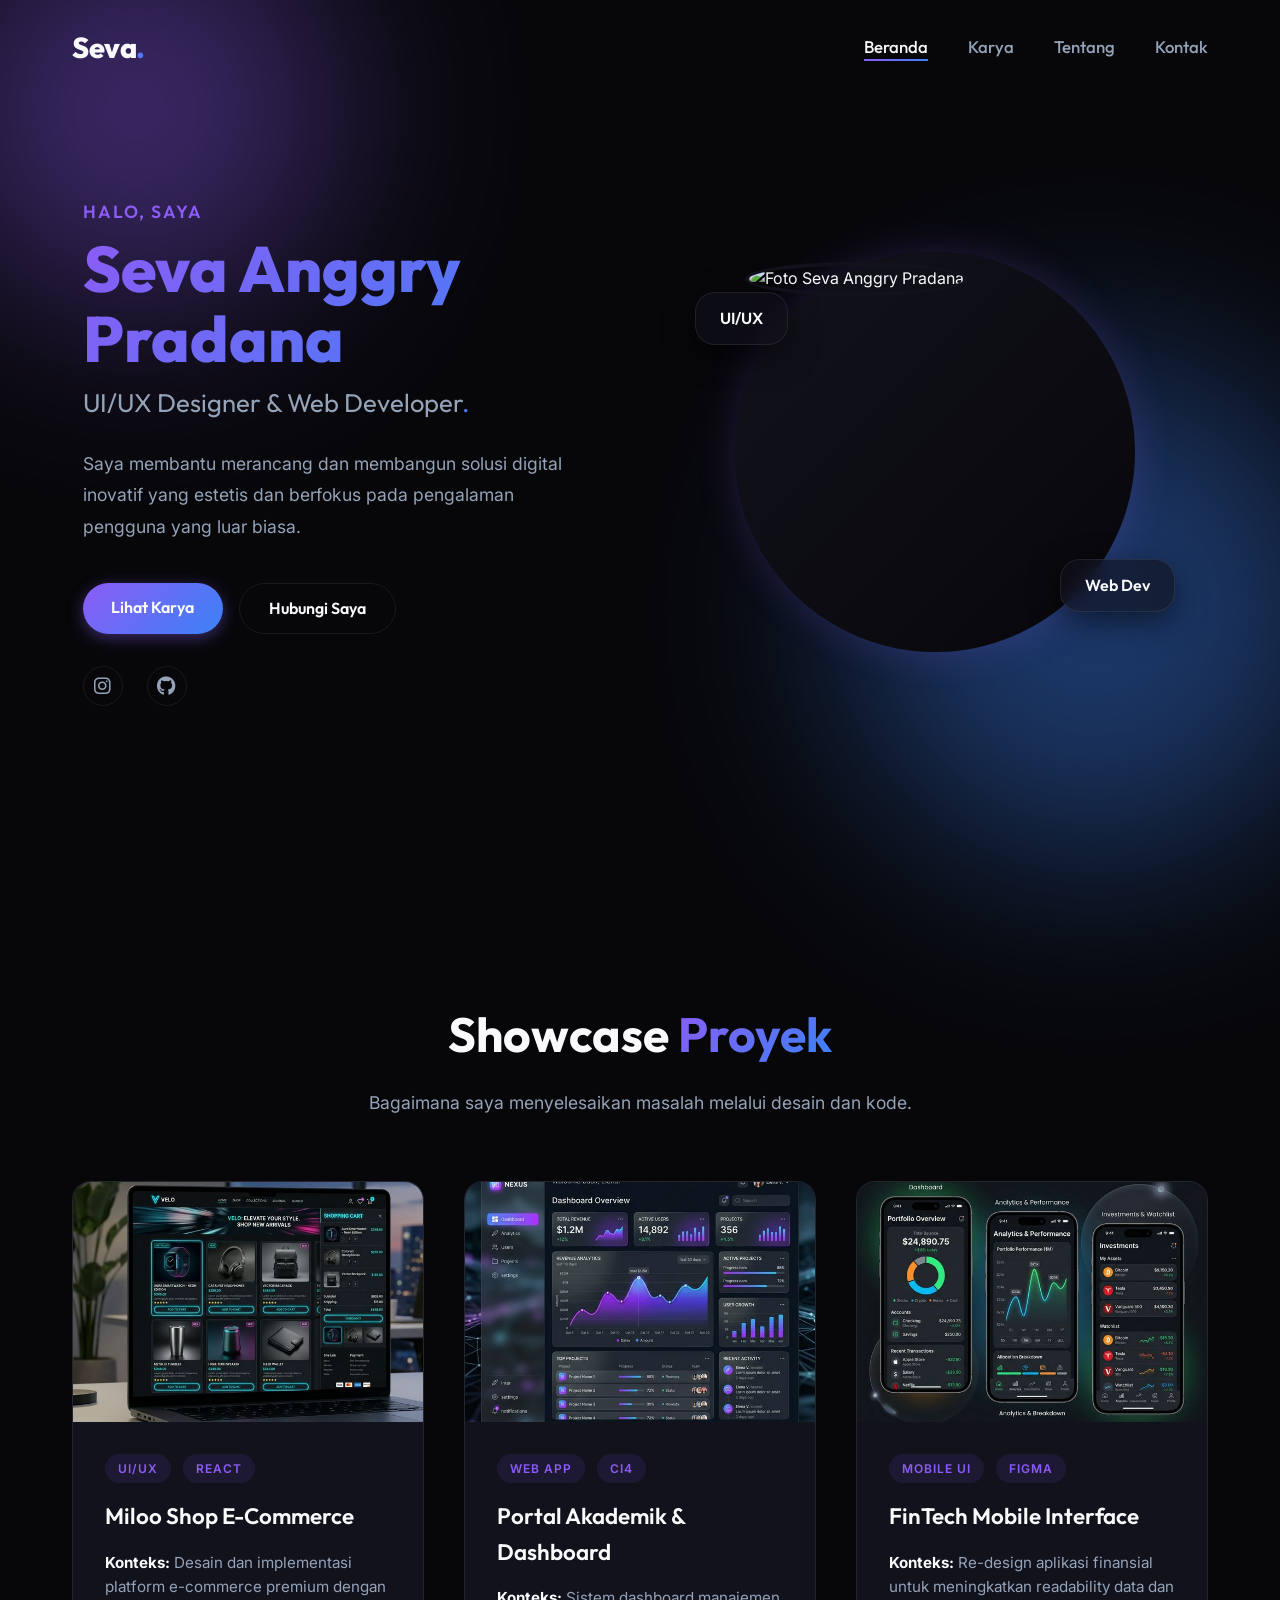
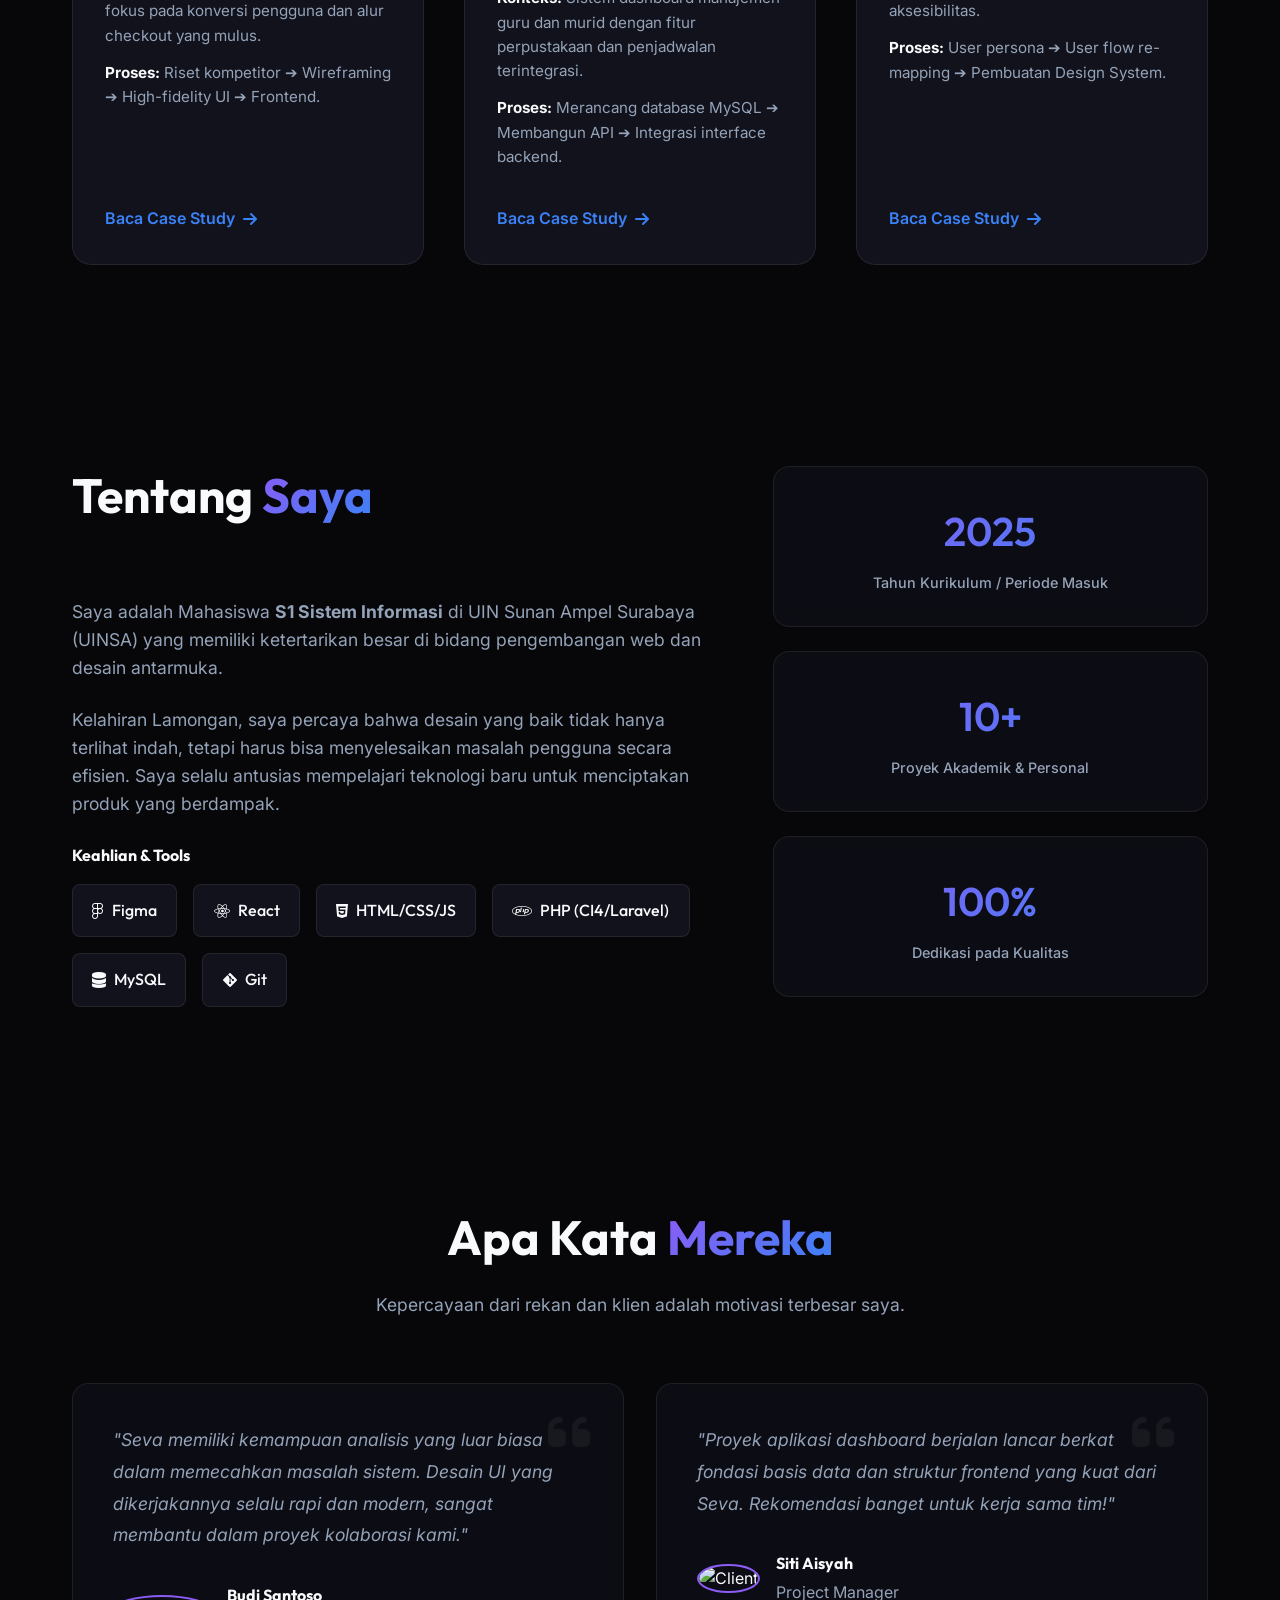
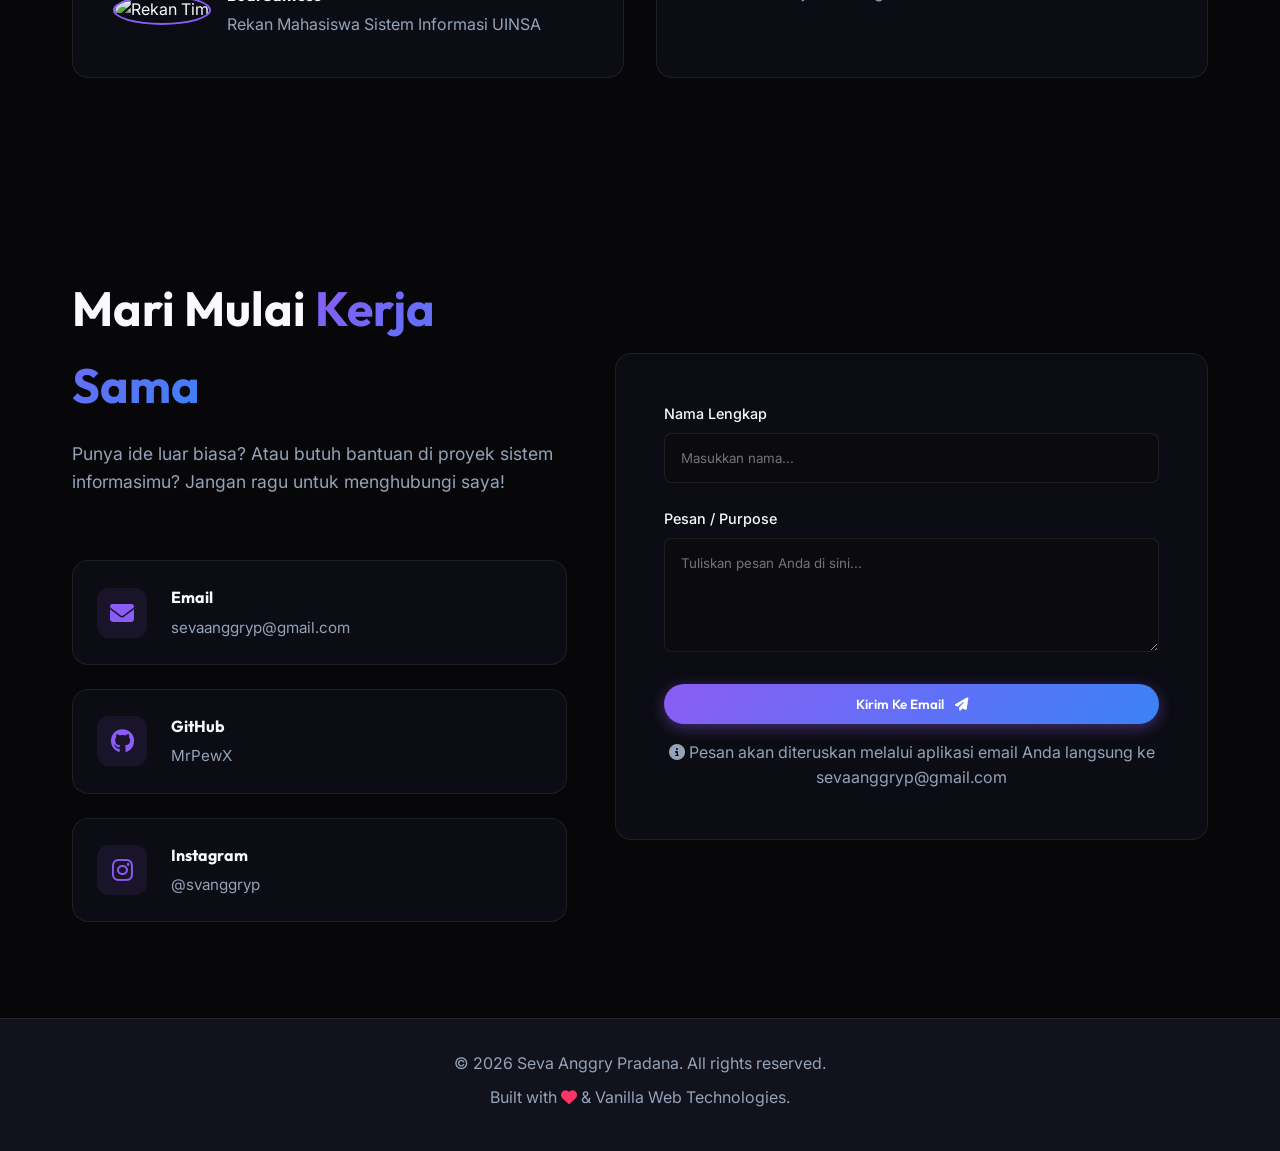
==== index.html @ 7fb404a2 "Initial portfolio commit with CMS" ====
<!DOCTYPE html>
<html lang="id">
<head>
    <meta charset="UTF-8">
    <meta name="viewport" content="width=device-width, initial-scale=1.0">
    <title>Seva Anggry Pradana | UI/UX & Web Developer</title>
    <meta name="description" content="Portofolio Seva Anggry Pradana, Mahasiswa Sistem Informasi UINSA.">
    <!-- Google Fonts -->
    <link rel="preconnect" href="https://fonts.googleapis.com">
    <link rel="preconnect" href="https://fonts.gstatic.com" crossorigin>
    <link href="https://fonts.googleapis.com/css2?family=Inter:wght@300;400;500;600&family=Outfit:wght@300;400;600;700;800&display=swap" rel="stylesheet">
    <!-- Font Awesome -->
    <link rel="stylesheet" href="https://cdnjs.cloudflare.com/ajax/libs/font-awesome/6.4.0/css/all.min.css">
    <!-- AOS CSS for Scroll Animations -->
    <link href="https://unpkg.com/aos@2.3.1/dist/aos.css" rel="stylesheet">
    <!-- Custom CSS -->
    <link rel="stylesheet" href="css/style.css">
</head>
<body>
    <!-- Background Elements -->
    <div class="bg-shape shape-1"></div>
    <div class="bg-shape shape-2"></div>

    <!-- Header / Navbar -->
    <header id="header">
        <nav class="navbar container">
            <a href="#" class="logo" data-edit-id="logo-text">Seva<span>.</span></a>
            <ul class="nav-links">
                <li><a href="#hero" class="active">Beranda</a></li>
                <li><a href="#projects">Karya</a></li>
                <li><a href="#about">Tentang</a></li>
                <li><a href="#contact">Kontak</a></li>
            </ul>
            <div class="hamburger">
                <i class="fas fa-bars"></i>
            </div>
        </nav>
    </header>

    <!-- Hero Section -->
    <section id="hero" class="hero section-spacing relative">
        <div class="container hero-content">
            <div class="hero-text" data-aos="fade-right" data-aos-duration="1000">
                <h3 class="greeting" data-edit-id="hero-greeting">Halo, saya</h3>
                <h1 class="name" data-edit-id="hero-name">Seva Anggry Pradana</h1>
                <h2 class="role" data-edit-id="hero-role">UI/UX Designer & Web Developer<span>.</span></h2>
                <p class="value-prop" data-edit-id="hero-value-prop">Saya membantu merancang dan membangun solusi digital inovatif yang estetis dan berfokus pada pengalaman pengguna yang luar biasa.</p>
                <div class="hero-cta">
                    <a href="#projects" class="btn btn-primary">Lihat Karya</a>
                    <a href="#contact" class="btn btn-secondary">Hubungi Saya</a>
                </div>
                <div class="social-hero">
                    <a href="https://www.instagram.com/svanggryp/" target="_blank"><i class="fab fa-instagram"></i></a>
                    <a href="https://github.com/MrPewX?tab=repositories" target="_blank"><i class="fab fa-github"></i></a>
                </div>
            </div>
            <div class="hero-image" data-aos="fade-left" data-aos-duration="1200" data-aos-delay="200">
                <div class="image-wrapper" id="profile-img-container">
                    <img src="assets/img/profile-placeholder.jpg" alt="Foto Seva Anggry Pradana" id="profile-img" data-edit-id="profile-img-src">
                    <div class="floating-badge badge-1">UI/UX</div>
                    <div class="floating-badge badge-2">Web Dev</div>
                </div>
            </div>
        </div>
    </section>

    <!-- Projects Section -->
    <section id="projects" class="projects section-spacing">
        <div class="container">
            <div class="section-title text-center" data-aos="fade-up">
                <h2>Showcase <span>Proyek</span></h2>
                <p>Bagaimana saya menyelesaikan masalah melalui desain dan kode.</p>
            </div>

            <!-- Container for Dynamic Projects -->
            <div class="project-grid" id="project-container">
                <!-- Projects will be loaded from localStorage via cms.js -->
            </div>
            
            <div id="admin-add-project-container" class="text-center mt-4 hidden">
                <button id="add-project-btn" class="btn btn-secondary border-dashed"><i class="fas fa-plus"></i> Tambah Proyek Baru</button>
            </div>
        </div>
    </section>

    <!-- About Section -->
    <section id="about" class="about section-spacing relative">
        <div class="container flex-row">
            <div class="about-text" data-aos="fade-right">
                <div class="section-title">
                    <h2>Tentang <span>Saya</span></h2>
                </div>
                <div data-edit-id="about-text">
                    <p>Saya adalah Mahasiswa <strong>S1 Sistem Informasi</strong> di UIN Sunan Ampel Surabaya (UINSA) yang memiliki ketertarikan besar di bidang pengembangan web dan desain antarmuka.</p>
                    <p>Kelahiran Lamongan, saya percaya bahwa desain yang baik tidak hanya terlihat indah, tetapi harus bisa menyelesaikan masalah pengguna secara efisien. Saya selalu antusias mempelajari teknologi baru untuk menciptakan produk yang berdampak.</p>
                </div>
                
                <h4 class="mt-4">Keahlian & Tools</h4>
                <div class="skills-container" data-edit-id="skills-container-html">
                    <div class="skill-item"><i class="fab fa-figma"></i> Figma</div>
                    <div class="skill-item"><i class="fab fa-react"></i> React</div>
                    <div class="skill-item"><i class="fab fa-html5"></i> HTML/CSS/JS</div>
                    <div class="skill-item"><i class="fab fa-php"></i> PHP (CI4/Laravel)</div>
                    <div class="skill-item"><i class="fas fa-database"></i> MySQL</div>
                    <div class="skill-item"><i class="fab fa-git-alt"></i> Git</div>
                </div>
            </div>
            <div class="about-stats" data-aos="fade-left">
                <div class="stat-card glass box-1">
                    <h3 data-edit-id="stat-1-val">2025</h3>
                    <p data-edit-id="stat-1-text">Tahun Kurikulum / Periode Masuk</p>
                </div>
                <div class="stat-card glass box-2">
                    <h3 data-edit-id="stat-2-val">10+</h3>
                    <p data-edit-id="stat-2-text">Proyek Akademik & Personal</p>
                </div>
                <div class="stat-card glass box-3">
                    <h3 data-edit-id="stat-3-val">100%</h3>
                    <p data-edit-id="stat-3-text">Dedikasi pada Kualitas</p>
                </div>
            </div>
        </div>
    </section>

    <!-- Social Proof / Testimonials -->
    <section class="social-proof section-spacing">
        <div class="container">
            <div class="section-title text-center" data-aos="fade-up">
                <h2>Apa Kata <span>Mereka</span></h2>
                <p>Kepercayaan dari rekan dan klien adalah motivasi terbesar saya.</p>
            </div>
            
            <div class="testimonial-slider" data-aos="zoom-in" data-aos-delay="200" data-edit-id="testimonials-html">
                <div class="testimonial glass">
                    <i class="fas fa-quote-left quote-icon"></i>
                    <p class="feedback">"Seva memiliki kemampuan analisis yang luar biasa dalam memecahkan masalah sistem. Desain UI yang dikerjakannya selalu rapi dan modern, sangat membantu dalam proyek kolaborasi kami."</p>
                    <div class="client-info">
                        <div class="client-avatar">
                            <img src="https://i.pravatar.cc/150?img=11" alt="Rekan Tim">
                        </div>
                        <div>
                            <h4>Budi Santoso</h4>
                            <span>Rekan Mahasiswa Sistem Informasi UINSA</span>
                        </div>
                    </div>
                </div>
                <div class="testimonial glass">
                    <i class="fas fa-quote-left quote-icon"></i>
                    <p class="feedback">"Proyek aplikasi dashboard berjalan lancar berkat fondasi basis data dan struktur frontend yang kuat dari Seva. Rekomendasi banget untuk kerja sama tim!"</p>
                    <div class="client-info">
                        <div class="client-avatar">
                            <img src="https://i.pravatar.cc/150?img=33" alt="Client">
                        </div>
                        <div>
                            <h4>Siti Aisyah</h4>
                            <span>Project Manager</span>
                        </div>
                    </div>
                </div>
            </div>
        </div>
    </section>

    <!-- Contact Section -->
    <section id="contact" class="contact section-spacing relative">
        <div class="container flex-row">
            <div class="contact-info" data-aos="fade-right">
                <div class="section-title">
                    <h2>Mari Mulai <span>Kerja Sama</span></h2>
                    <p>Punya ide luar biasa? Atau butuh bantuan di proyek sistem informasimu? Jangan ragu untuk menghubungi saya!</p>
                </div>
                
                <div class="contact-methods">
                    <a href="mailto:sevaanggryp@gmail.com" class="contact-method glass">
                        <div class="icon-box"><i class="fas fa-envelope"></i></div>
                        <div class="method-text">
                            <h4>Email</h3>
                            <p>sevaanggryp@gmail.com</p>
                        </div>
                    </a>
                    
                    <a href="https://github.com/MrPewX?tab=repositories" target="_blank" class="contact-method glass">
                        <div class="icon-box"><i class="fab fa-github"></i></div>
                        <div class="method-text">
                            <h4>GitHub</h3>
                            <p>MrPewX</p>
                        </div>
                    </a>

                    <a href="https://www.instagram.com/svanggryp/" target="_blank" class="contact-method glass">
                        <div class="icon-box"><i class="fab fa-instagram"></i></div>
                        <div class="method-text">
                            <h4>Instagram</h3>
                            <p>@svanggryp</p>
                        </div>
                    </a>
                </div>
            </div>

            <div class="contact-form-container glass" data-aos="fade-left">
                <!-- Action menggunakan mailto sesuai request -->
                <form action="mailto:sevaanggryp@gmail.com" method="post" enctype="text/plain" class="contact-form">
                    <div class="form-group">
                        <label for="name">Nama Lengkap</label>
                        <input type="text" id="name" name="Nama_Lengkap" placeholder="Masukkan nama..." required>
                    </div>
                    <div class="form-group">
                        <label for="message">Pesan / Purpose</label>
                        <textarea id="message" name="Pesan" rows="5" placeholder="Tuliskan pesan Anda di sini..." required></textarea>
                    </div>
                    <button type="submit" class="btn btn-primary w-100">Kirim Ke Email <i class="fas fa-paper-plane ml-2"></i></button>
                    <p class="text-sm mt-3 text-muted text-center"><i class="fas fa-info-circle"></i> Pesan akan diteruskan melalui aplikasi email Anda langsung ke sevaanggryp@gmail.com</p>
                </form>
            </div>
        </div>
    </section>

    <!-- Footer -->
    <footer class="footer">
        <div class="container text-center">
            <!-- Hidden Admin link in footer (click the copyright year) -->
            <p>&copy; <a href="admin.html" style="color: inherit; text-decoration: none;">2026</a> Seva Anggry Pradana. All rights reserved.</p>
            <p class="text-sm">Built with <i class="fas fa-heart" style="color:#ff3366"></i> & Vanilla Web Technologies.</p>
        </div>
    </footer>

    <!-- Admin Floating Control Panel (Hidden by default) -->
    <div id="admin-panel" class="hidden glass" style="position: fixed; bottom: 20px; right: 20px; z-index: 9999; padding: 15px; border: 1px solid var(--accent-primary);">
        <p style="margin-bottom: 10px; font-weight: bold; color: var(--accent-primary);"><i class="fas fa-user-shield"></i> Admin Mode</p>
        <button id="save-changes-btn" class="btn btn-primary btn-sm mb-2 w-100">Simpan Perubahan</button>
        <button id="logout-btn" class="btn btn-secondary btn-sm w-100">Logout</button>
        
        <div style="margin-top: 15px; padding-top: 15px; border-top: 1px solid rgba(255,255,255,0.1)">
            <label style="font-size: 0.8rem; margin-bottom: 5px; display: block;">Upload Profil Baru:</label>
            <input type="file" id="profile-upload" accept="image/*" style="font-size: 0.8rem; width: 100%;">
        </div>
    </div>

    <!-- Scripts -->
    <script src="https://unpkg.com/aos@2.3.1/dist/aos.js"></script>
    <script src="js/main.js"></script>
    <script src="js/cms.js"></script>
</body>
</html>
---- css/style.css ----
/* ==========================================================================
   CSS Variables & Resets
   ========================================================================== */
:root {
  /* Colors - Dark Premium Theme */
  --bg-dark: #07070a;
  --bg-surface: #12121c;
  --bg-glass: rgba(18, 18, 28, 0.6);
  --border-glass: rgba(255, 255, 255, 0.08);
  
  --accent-primary: #8b5cf6; /* Vibrant Purple */
  --accent-secondary: #3b82f6; /* Electric Blue */
  --accent-gradient: linear-gradient(135deg, var(--accent-primary), var(--accent-secondary));
  
  --text-main: #f8fafc;
  --text-muted: #94a3b8;
  
  /* Typography */
  --font-heading: 'Outfit', sans-serif;
  --font-body: 'Inter', sans-serif;
  
  /* Transitions */
  --transition-fast: 0.2s ease;
  --transition-normal: 0.3s ease;
  
  /* Layout */
  --container-width: 1200px;
}

* {
  margin: 0;
  padding: 0;
  box-sizing: border-box;
}

html {
  scroll-behavior: smooth;
  scroll-padding-top: 80px; /* offset for sticky header */
}

body {
  font-family: var(--font-body);
  background-color: var(--bg-dark);
  color: var(--text-main);
  line-height: 1.6;
  overflow-x: hidden;
}

/* Typography styles */
h1, h2, h3, h4, .logo, .nav-links a {
  font-family: var(--font-heading);
}

h1 {
  font-size: clamp(2.5rem, 5vw, 4.5rem);
  font-weight: 800;
  line-height: 1.1;
  margin-bottom: 0.5rem;
}

h2 {
  font-size: clamp(2rem, 4vw, 3rem);
  font-weight: 700;
  margin-bottom: 1rem;
}

h3 {
  font-size: 1.5rem;
  font-weight: 600;
}

a {
  text-decoration: none;
  color: inherit;
  transition: var(--transition-normal);
}

ul {
  list-style: none;
}

/* ==========================================================================
   Utility Classes & Abstract Shapes
   ========================================================================== */
.container {
  max-width: var(--container-width);
  margin: 0 auto;
  padding: 0 2rem;
}

.section-spacing {
  padding: 6rem 0;
}

.relative {
  position: relative;
}

.text-center { text-align: center; }
.text-muted { color: var(--text-muted); }
.mt-3 { margin-top: 1rem; }
.mt-4 { margin-top: 1.5rem; }
.mt-5 { margin-top: 3rem; }
.mb-3 { margin-bottom: 1rem; }
.gap-4 { gap: 1rem; }
.w-100 { width: 100%; }
.ml-2 { margin-left: 0.5rem; }
.mr-2 { margin-right: 0.5rem; }

.flex-row {
  display: flex;
  flex-direction: column;
  gap: 3rem;
}

@media (min-width: 992px) {
  .flex-row {
    flex-direction: row;
    align-items: center;
    justify-content: space-between;
  }
}

.flex-center {
  display: flex;
  justify-content: center;
  align-items: center;
}

/* Background Glowing Shapes */
.bg-shape {
  position: absolute;
  border-radius: 50%;
  filter: blur(100px);
  z-index: -1;
  opacity: 0.4;
  pointer-events: none;
}

.shape-1 {
  top: -10%;
  left: -5%;
  width: 400px;
  height: 400px;
  background: var(--accent-primary);
}

.shape-2 {
  top: 40%;
  right: -5%;
  width: 500px;
  height: 500px;
  background: var(--accent-secondary);
}

/* Glassmorphism utility */
.glass {
  background: var(--bg-glass);
  backdrop-filter: blur(12px);
  -webkit-backdrop-filter: blur(12px);
  border: 1px solid var(--border-glass);
  border-radius: 1rem;
}

/* Gradient Text */
h2 span, h1.name, .logo span {
  background: var(--accent-gradient);
  -webkit-background-clip: text;
  -webkit-text-fill-color: transparent;
  background-clip: text;
}

/* Buttons */
.btn {
  display: inline-block;
  padding: 0.75rem 1.8rem;
  border-radius: 30px;
  font-weight: 600;
  font-family: var(--font-heading);
  cursor: pointer;
  transition: all 0.3s ease;
  border: none;
}

.btn-primary {
  background: var(--accent-gradient);
  color: white;
  box-shadow: 0 4px 15px rgba(139, 92, 246, 0.4);
}

.btn-primary:hover {
  transform: translateY(-3px);
  box-shadow: 0 8px 25px rgba(139, 92, 246, 0.6);
}

.btn-secondary {
  background: transparent;
  color: var(--text-main);
  border: 1px solid var(--border-glass);
  backdrop-filter: blur(5px);
}

.btn-secondary:hover {
  border-color: var(--accent-primary);
  background: rgba(139, 92, 246, 0.1);
  transform: translateY(-3px);
}

.btn-lg {
  padding: 1rem 2.5rem;
  font-size: 1.1rem;
}

/* ==========================================================================
   Navigation (Header)
   ========================================================================== */
header {
  position: fixed;
  top: 0;
  width: 100%;
  z-index: 1000;
  transition: var(--transition-normal);
  padding: 1.5rem 0;
}

header.scrolled {
  background: rgba(7, 7, 10, 0.85);
  backdrop-filter: blur(15px);
  -webkit-backdrop-filter: blur(15px);
  padding: 1rem 0;
  border-bottom: 1px solid var(--border-glass);
}

.navbar {
  display: flex;
  justify-content: space-between;
  align-items: center;
}

.logo {
  font-size: 1.8rem;
  font-weight: 800;
  letter-spacing: -0.5px;
}

.nav-links {
  display: flex;
  gap: 2.5rem;
}

.nav-links a {
  font-weight: 500;
  font-size: 1.05rem;
  position: relative;
  color: var(--text-muted);
}

.nav-links a:hover, .nav-links a.active {
  color: var(--text-main);
}

.nav-links a::after {
  content: '';
  position: absolute;
  width: 0;
  height: 2px;
  bottom: -4px;
  left: 0;
  background: var(--accent-gradient);
  transition: var(--transition-normal);
}

.nav-links a:hover::after, .nav-links a.active::after {
  width: 100%;
}

.hamburger {
  display: none;
  font-size: 1.5rem;
  cursor: pointer;
  color: var(--text-main);
}

@media (max-width: 768px) {
  .nav-links {
    position: absolute;
    top: 100%;
    left: 0;
    width: 100%;
    flex-direction: column;
    background: var(--bg-surface);
    padding: 2rem 0;
    gap: 1.5rem;
    align-items: center;
    clip-path: circle(0 at 50% 0);
    transition: clip-path 0.5s ease-in-out;
    border-bottom: 1px solid var(--border-glass);
  }

  .nav-links.active {
    clip-path: circle(150% at 50% 0);
  }

  .hamburger {
    display: block;
  }
}

/* ==========================================================================
   Hero Section
   ========================================================================== */
.hero {
  min-height: 100vh;
  display: flex;
  align-items: center;
  padding-top: 100px;
}

.hero-content {
  display: flex;
  flex-direction: column-reverse; /* Mobile view first */
  align-items: center;
  gap: 4rem;
}

@media (min-width: 992px) {
  .hero-content {
    flex-direction: row;
    justify-content: space-between;
  }
}

.hero-text {
  flex: 1;
}

.greeting {
  color: var(--accent-primary);
  font-family: var(--font-heading);
  font-weight: 600;
  margin-bottom: 0.5rem;
  letter-spacing: 2px;
  text-transform: uppercase;
  font-size: 1.1rem;
}

.role {
  color: var(--text-muted);
  font-weight: 400;
  margin-bottom: 1.5rem;
  font-size: clamp(1.2rem, 2vw, 1.8rem);
}

.value-prop {
  color: var(--text-muted);
  font-size: 1.1rem;
  max-width: 500px;
  margin-bottom: 2.5rem;
  line-height: 1.8;
}

.hero-cta {
  display: flex;
  gap: 1rem;
  margin-bottom: 2rem;
  flex-wrap: wrap;
}

.social-hero {
  display: flex;
  gap: 1.5rem;
}

.social-hero a {
  display: flex;
  align-items: center;
  justify-content: center;
  width: 40px;
  height: 40px;
  border-radius: 50%;
  border: 1px solid var(--border-glass);
  color: var(--text-muted);
  font-size: 1.2rem;
}

.social-hero a:hover {
  background: var(--accent-primary);
  color: white;
  border-color: var(--accent-primary);
  transform: translateY(-3px);
}

/* Hero Image */
.hero-image {
  flex: 1;
  display: flex;
  justify-content: center;
  position: relative;
}

.image-wrapper {
  position: relative;
  width: 300px;
  height: 300px;
  border-radius: 50%;
  padding: 10px;
  background: linear-gradient(135deg, var(--bg-surface), var(--bg-dark));
  box-shadow: 0 0 40px rgba(139, 92, 246, 0.2);
}

@media (min-width: 992px) {
  .image-wrapper {
    width: 400px;
    height: 400px;
  }
}

.image-wrapper img {
  width: 100%;
  height: 100%;
  object-fit: cover;
  border-radius: 50%;
  border: 4px solid var(--bg-surface);
}

.floating-badge {
  position: absolute;
  background: var(--bg-glass);
  backdrop-filter: blur(10px);
  padding: 0.8rem 1.5rem;
  border-radius: 20px;
  border: 1px solid var(--border-glass);
  font-family: var(--font-heading);
  font-weight: 600;
  box-shadow: 0 10px 30px rgba(0,0,0,0.5);
  animation: float 4s ease-in-out infinite;
}

.badge-1 {
  top: 10%;
  left: -10%;
  animation-delay: 0s;
}

.badge-2 {
  bottom: 10%;
  right: -10%;
  animation-delay: 2s;
}

@keyframes float {
  0% { transform: translateY(0px); }
  50% { transform: translateY(-15px); }
  100% { transform: translateY(0px); }
}

/* ==========================================================================
   Projects Showcase
   ========================================================================== */
.section-title {
  margin-bottom: 4rem;
}

.section-title p {
  color: var(--text-muted);
  font-size: 1.1rem;
  margin-top: 0.5rem;
}

.project-grid {
  display: grid;
  grid-template-columns: 1fr;
  gap: 2.5rem;
}

@media (min-width: 768px) {
  .project-grid {
    grid-template-columns: repeat(auto-fit, minmax(350px, 1fr));
  }
}

.case-study-card {
  background: var(--bg-surface);
  border-radius: 1.2rem;
  overflow: hidden;
  border: 1px solid var(--border-glass);
  transition: transform 0.3s ease, box-shadow 0.3s ease;
  height: 100%;
  display: flex;
  flex-direction: column;
}

.case-study-card:hover {
  transform: translateY(-10px);
  box-shadow: 0 20px 40px rgba(0,0,0,0.4);
  border-color: rgba(139, 92, 246, 0.3);
}

.card-img {
  position: relative;
  width: 100%;
  height: 240px;
  overflow: hidden;
}

.card-img img {
  width: 100%;
  height: 100%;
  object-fit: cover;
  transition: transform 0.5s ease;
}

.case-study-card:hover .card-img img {
  transform: scale(1.05);
}

.overlay {
  position: absolute;
  top: 0; left: 0; width: 100%; height: 100%;
  background: rgba(0,0,0,0.6);
  display: flex;
  justify-content: center;
  align-items: center;
  opacity: 0;
  transition: opacity 0.3s ease;
}

.case-study-card:hover .overlay {
  opacity: 1;
}

.view-btn {
  padding: 0.8rem 1.5rem;
  background: rgba(255,255,255,0.1);
  backdrop-filter: blur(5px);
  border: 1px solid rgba(255,255,255,0.2);
  border-radius: 30px;
  color: white;
  font-weight: 500;
  transform: translateY(20px);
  transition: all 0.3s ease;
}

.case-study-card:hover .view-btn {
  transform: translateY(0);
}

.view-btn:hover {
  background: var(--accent-primary);
  border-color: var(--accent-primary);
}

.card-content {
  padding: 2rem;
  flex: 1;
  display: flex;
  flex-direction: column;
}

.tags {
  display: flex;
  gap: 0.8rem;
  margin-bottom: 1rem;
}

.tag {
  font-size: 0.75rem;
  text-transform: uppercase;
  letter-spacing: 1px;
  padding: 0.3rem 0.8rem;
  background: rgba(139, 92, 246, 0.1);
  color: var(--accent-primary);
  border-radius: 20px;
  font-weight: 600;
}

.card-content h3 {
  margin-bottom: 1rem;
  font-size: 1.4rem;
}

.context, .process {
  color: var(--text-muted);
  font-size: 0.95rem;
  margin-bottom: 0.8rem;
  line-height: 1.6;
}

.card-content strong {
  color: var(--text-main);
}

.read-more {
  margin-top: auto;
  padding-top: 1.5rem;
  color: var(--accent-secondary);
  font-weight: 600;
  display: flex;
  align-items: center;
  gap: 0.5rem;
}

.read-more i {
  transition: transform 0.3s ease;
}

.read-more:hover i {
  transform: translateX(5px);
}

/* ==========================================================================
   About Section
   ========================================================================== */
.about-text {
  flex: 1.2;
}

.about-text p {
  color: var(--text-muted);
  font-size: 1.1rem;
  margin-bottom: 1.5rem;
}

.skills-container {
  display: flex;
  flex-wrap: wrap;
  gap: 1rem;
  margin-top: 1rem;
}

.skill-item {
  display: flex;
  align-items: center;
  gap: 0.5rem;
  padding: 0.8rem 1.2rem;
  background: var(--bg-surface);
  border: 1px solid var(--border-glass);
  border-radius: 8px;
  font-family: var(--font-heading);
  font-weight: 500;
  transition: var(--transition-normal);
}

.skill-item:hover {
  background: rgba(139, 92, 246, 0.1);
  border-color: var(--accent-primary);
  color: var(--accent-primary);
  transform: translateY(-2px);
}

.about-stats {
  flex: 0.8;
  display: grid;
  grid-template-columns: 1fr;
  gap: 1.5rem;
}

.stat-card {
  padding: 2rem;
  text-align: center;
}

.stat-card h3 {
  font-size: 2.5rem;
  background: var(--accent-gradient);
  -webkit-background-clip: text;
  -webkit-text-fill-color: transparent;
  margin-bottom: 0.5rem;
}

.stat-card p {
  color: var(--text-muted);
  font-size: 0.9rem;
  font-weight: 500;
}

/* ==========================================================================
   Social Proof
   ========================================================================== */
.testimonial-slider {
  display: grid;
  grid-template-columns: 1fr;
  gap: 2rem;
}

@media (min-width: 768px) {
  .testimonial-slider {
    grid-template-columns: 1fr 1fr;
  }
}

.testimonial {
  padding: 2.5rem;
  position: relative;
}

.quote-icon {
  position: absolute;
  top: 1.5rem;
  right: 2rem;
  font-size: 3rem;
  color: rgba(255,255,255,0.05);
}

.feedback {
  font-size: 1.1rem;
  color: var(--text-muted);
  font-style: italic;
  margin-bottom: 2rem;
  line-height: 1.8;
}

.client-info {
  display: flex;
  align-items: center;
  gap: 1rem;
}

.client-avatar img {
  width: 50px;
  height: 50px;
  border-radius: 50%;
  object-fit: cover;
  border: 2px solid var(--accent-primary);
}

.client-info h4 {
  font-size: 1rem;
  margin-bottom: 0.2rem;
}

.client-info span {
  font-size: 0.8-rem;
  color: var(--text-muted);
}

.brand-logos i {
  color: var(--text-muted);
  opacity: 0.5;
  transition: opacity 0.3s;
}

.brand-logos i:hover {
  opacity: 1;
  color: var(--accent-primary);
}

/* ==========================================================================
   Contact Section
   ========================================================================== */
.contact-info {
  flex: 1;
}

.contact-info p {
  color: var(--text-muted);
  font-size: 1.1rem;
  margin-bottom: 2rem;
}

.contact-methods {
  display: flex;
  flex-direction: column;
  gap: 1.5rem;
}

.contact-method {
  display: flex;
  align-items: center;
  gap: 1.5rem;
  padding: 1.5rem;
  transition: var(--transition-normal);
}

.contact-method:hover {
  border-color: var(--accent-primary);
  transform: translateX(10px);
}

.icon-box {
  width: 50px;
  height: 50px;
  background: rgba(139, 92, 246, 0.1);
  border-radius: 12px;
  display: flex;
  justify-content: center;
  align-items: center;
  font-size: 1.5rem;
  color: var(--accent-primary);
}

.method-text h4 {
  margin-bottom: 0.3rem;
}

.method-text p {
  margin-bottom: 0;
  font-size: 0.95rem;
}

.contact-form-container {
  flex: 1;
  padding: 3rem;
}

.form-group {
  margin-bottom: 1.5rem;
}

.form-group label {
  display: block;
  margin-bottom: 0.5rem;
  font-weight: 500;
  color: var(--text-main);
  font-size: 0.9rem;
}

.form-group input, .form-group textarea {
  width: 100%;
  padding: 1rem;
  background: rgba(0,0,0,0.2);
  border: 1px solid var(--border-glass);
  border-radius: 8px;
  color: white;
  font-family: var(--font-body);
  transition: border 0.3s;
}

.form-group input:focus, .form-group textarea:focus {
  outline: none;
  border-color: var(--accent-primary);
  background: rgba(139, 92, 246, 0.05);
}

/* ==========================================================================
   Footer
   ========================================================================== */
.footer {
  padding: 2rem 0;
  border-top: 1px solid var(--border-glass);
  background: var(--bg-surface);
}

.footer p {
  color: var(--text-muted);
  margin-bottom: 0.5rem;
}

/* ==========================================================================
   Responsive Utilities
   ========================================================================== */
@media (max-width: 576px) {
  h1 { font-size: 2.2rem; }
  .hero { padding-top: 120px; }
  .image-wrapper { width: 250px; height: 250px; }
  .contact-form-container { padding: 2rem 1.5rem; }
}

/* ==========================================================================
   Admin CMS Utilities
   ========================================================================== */
.hidden { display: none !important; }
.border-dashed { border: 2px dashed rgba(255,255,255,0.3) !important; background: transparent !important; }
.border-dashed:hover { border-color: var(--accent-primary) !important; }

/* In edit mode, editable elements have a slight outline on hover */
[contenteditable="true"] { outline: none; transition: all 0.2s;}
.editable-hover:hover {
    outline: 2px dashed var(--accent-primary) !important;
    outline-offset: 4px;
    cursor: text;
    border-radius: 4px;
    background: rgba(139, 92, 246, 0.1);
}

[contenteditable="true"]:focus {
    outline: 2px solid var(--accent-primary) !important;
    outline-offset: 4px;
    border-radius: 4px;
    background: rgba(0, 0, 0, 0.4);
}

.project-admin-controls {
    display: flex;
    justify-content: space-between;
    padding: 0.5rem;
    background: rgba(0,0,0,0.8);
    position: absolute;
    bottom: 0; left: 0; width: 100%;
    z-index: 10;
}
.btn-sm {
    padding: 0.3rem 0.8rem;
    font-size: 0.8rem;
}
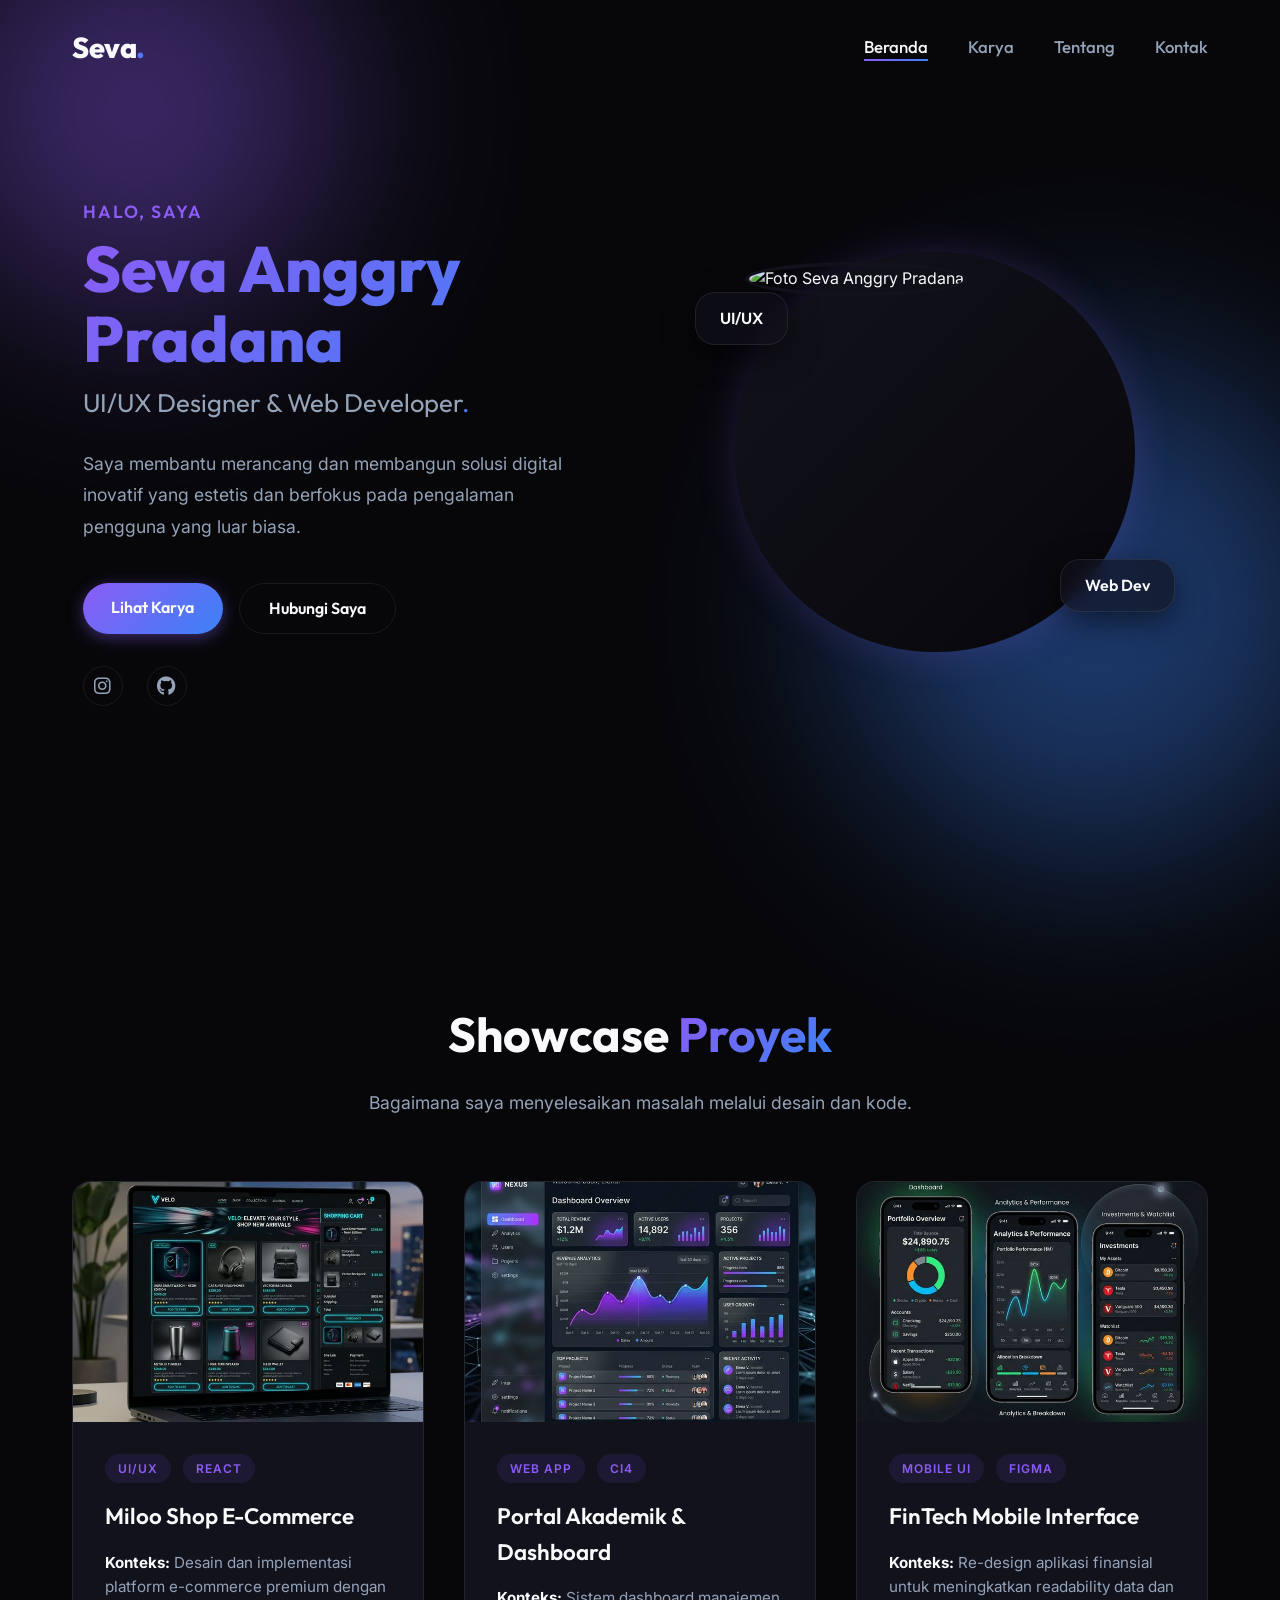
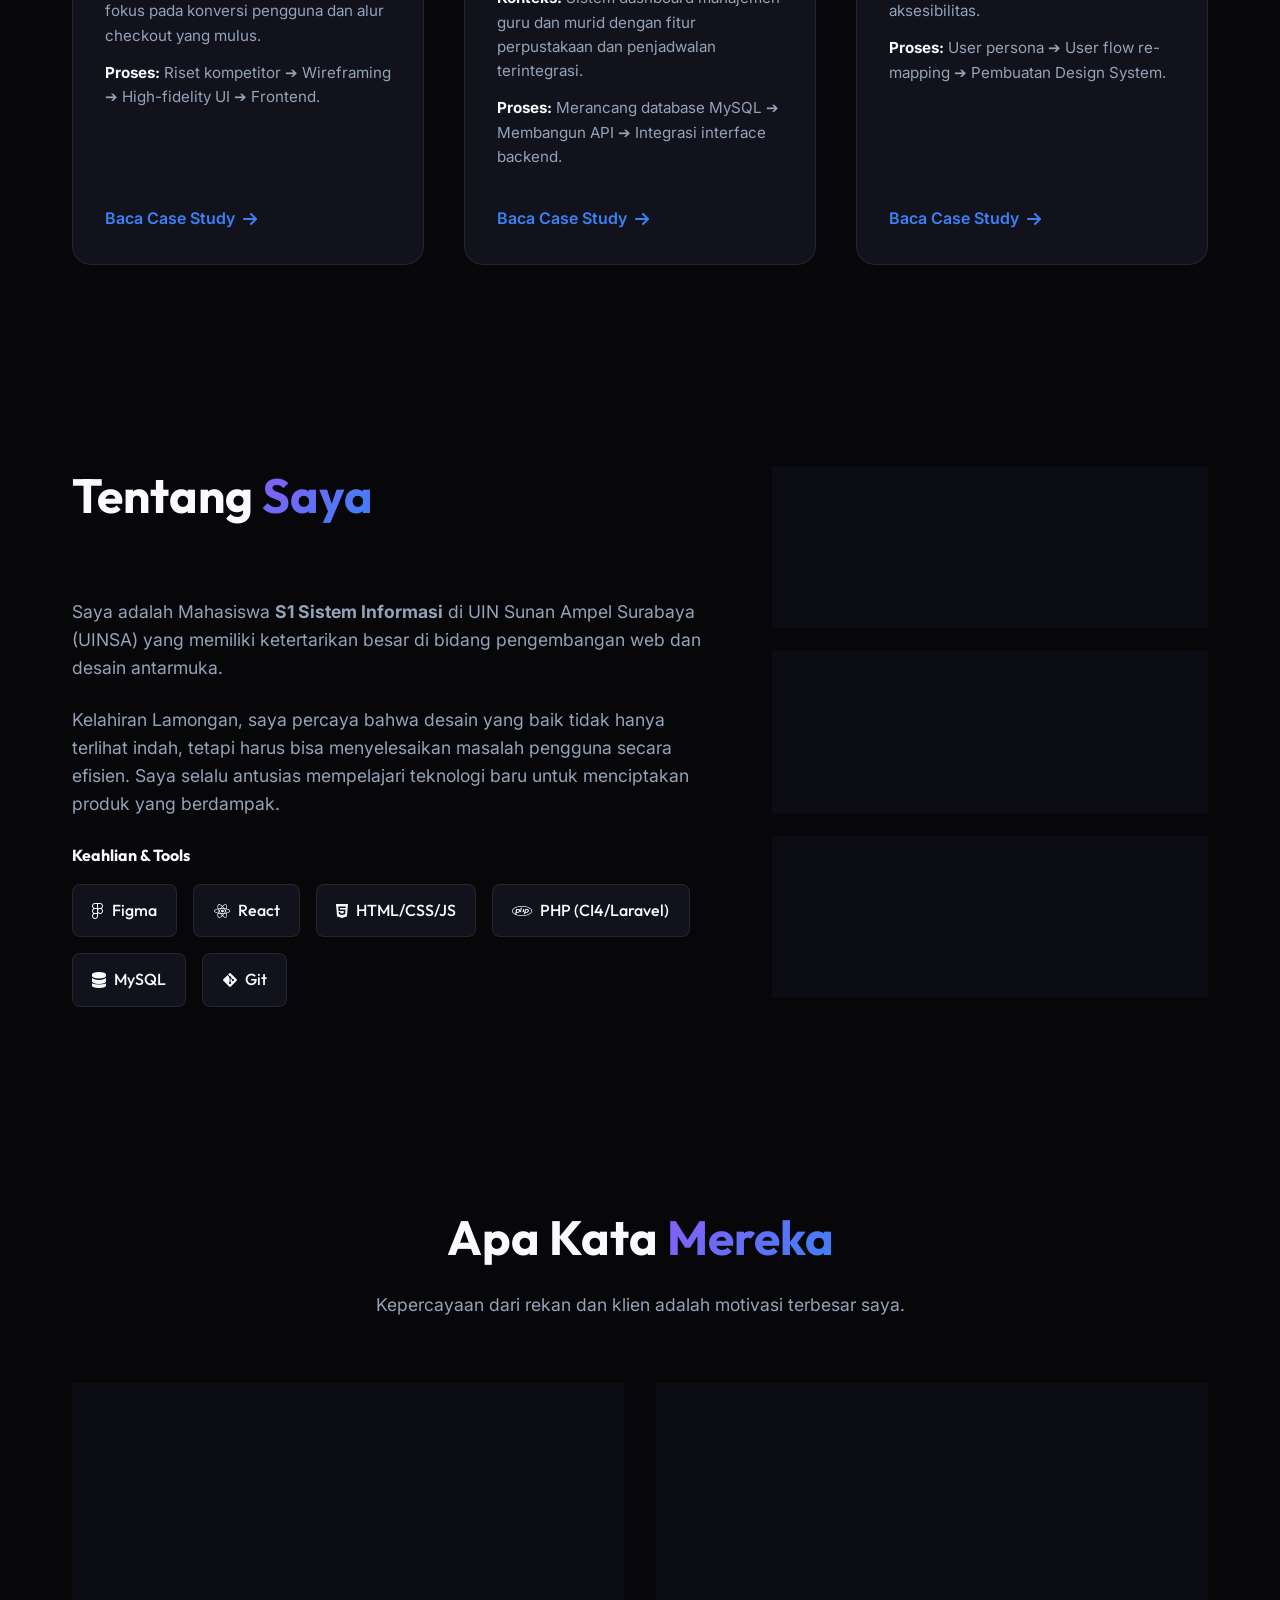
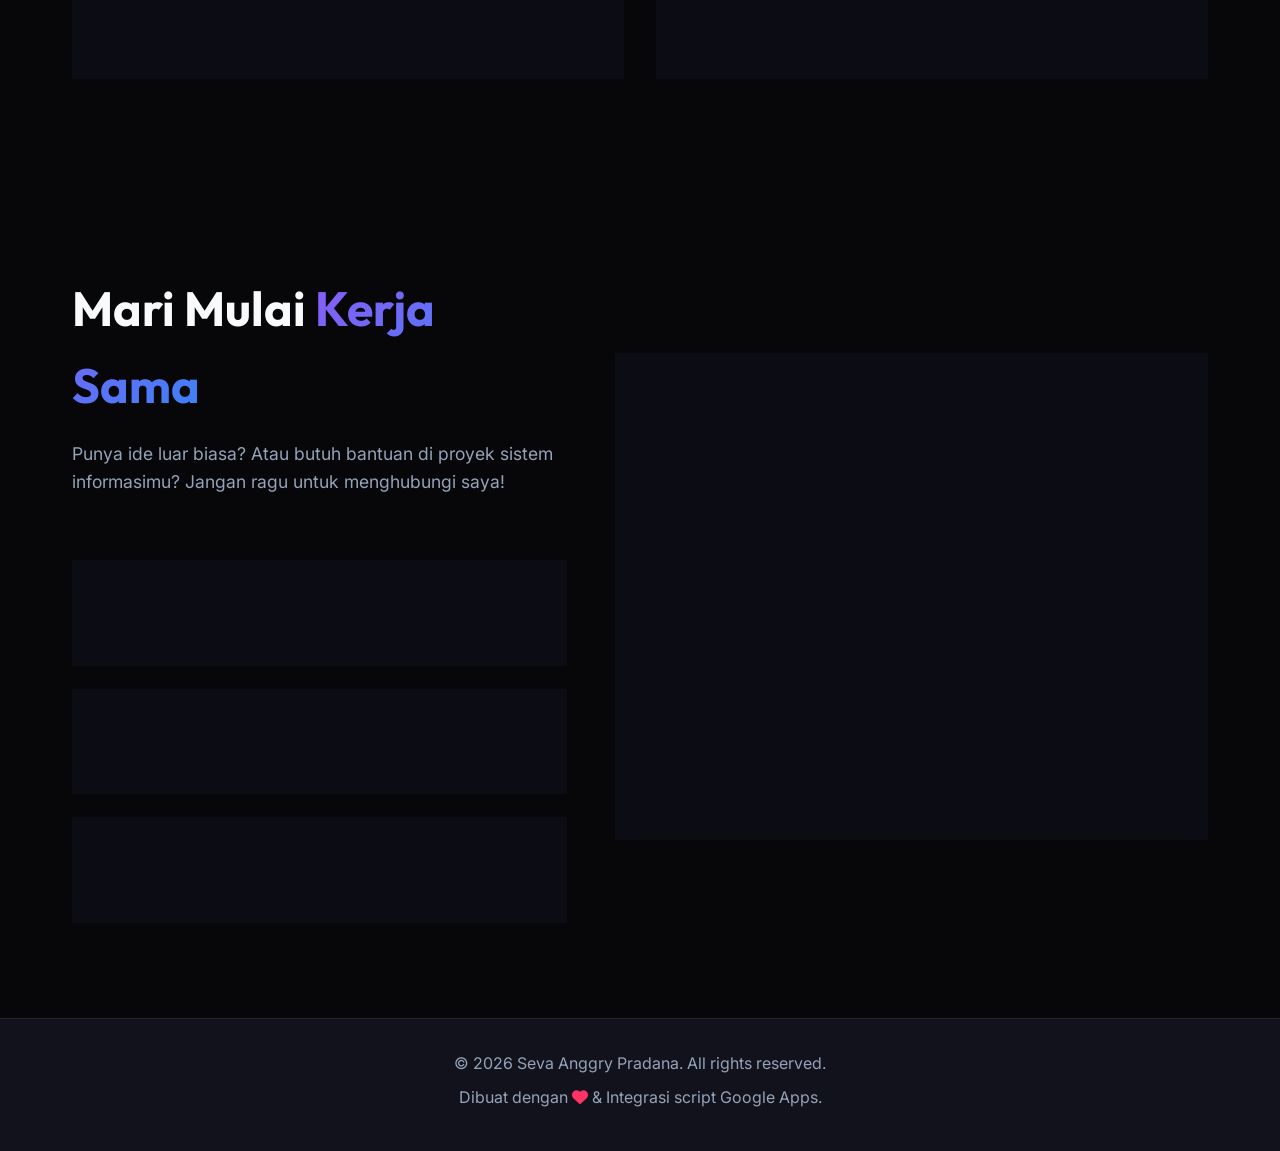
==== commit 90b7339c: "Add Dynamic Detail Case Study Page" ====
--- a/index.html
+++ b/index.html
@@ -220,7 +220,7 @@
         <div class="container text-center">
             <!-- Hidden Admin link in footer (click the copyright year) -->
             <p>&copy; <a href="admin.html" style="color: inherit; text-decoration: none;">2026</a> Seva Anggry Pradana. All rights reserved.</p>
-            <p class="text-sm">Built with <i class="fas fa-heart" style="color:#ff3366"></i> & Vanilla Web Technologies.</p>
+            <p class="text-sm">Dibuat dengan <i class="fas fa-heart" style="color:#ff3366"></i> & Integrasi script Google Apps.</p>
         </div>
     </footer>
 
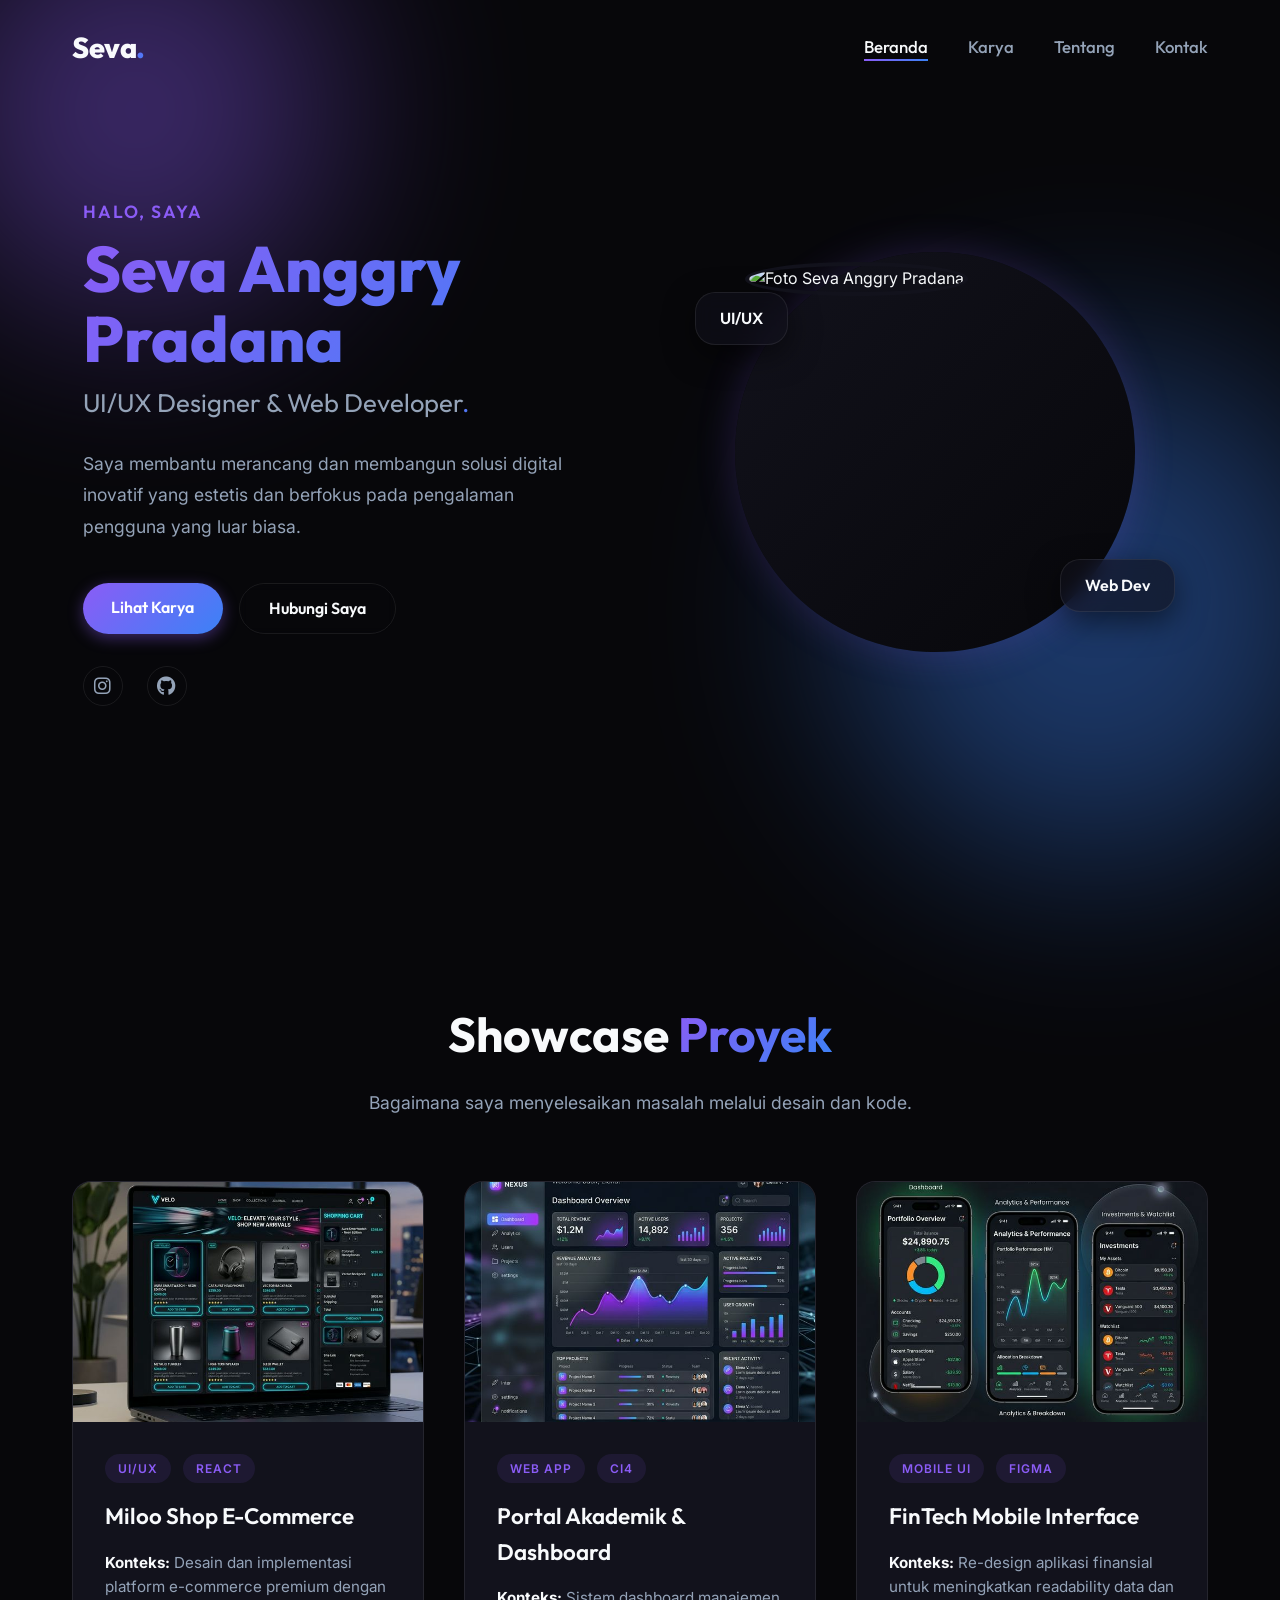
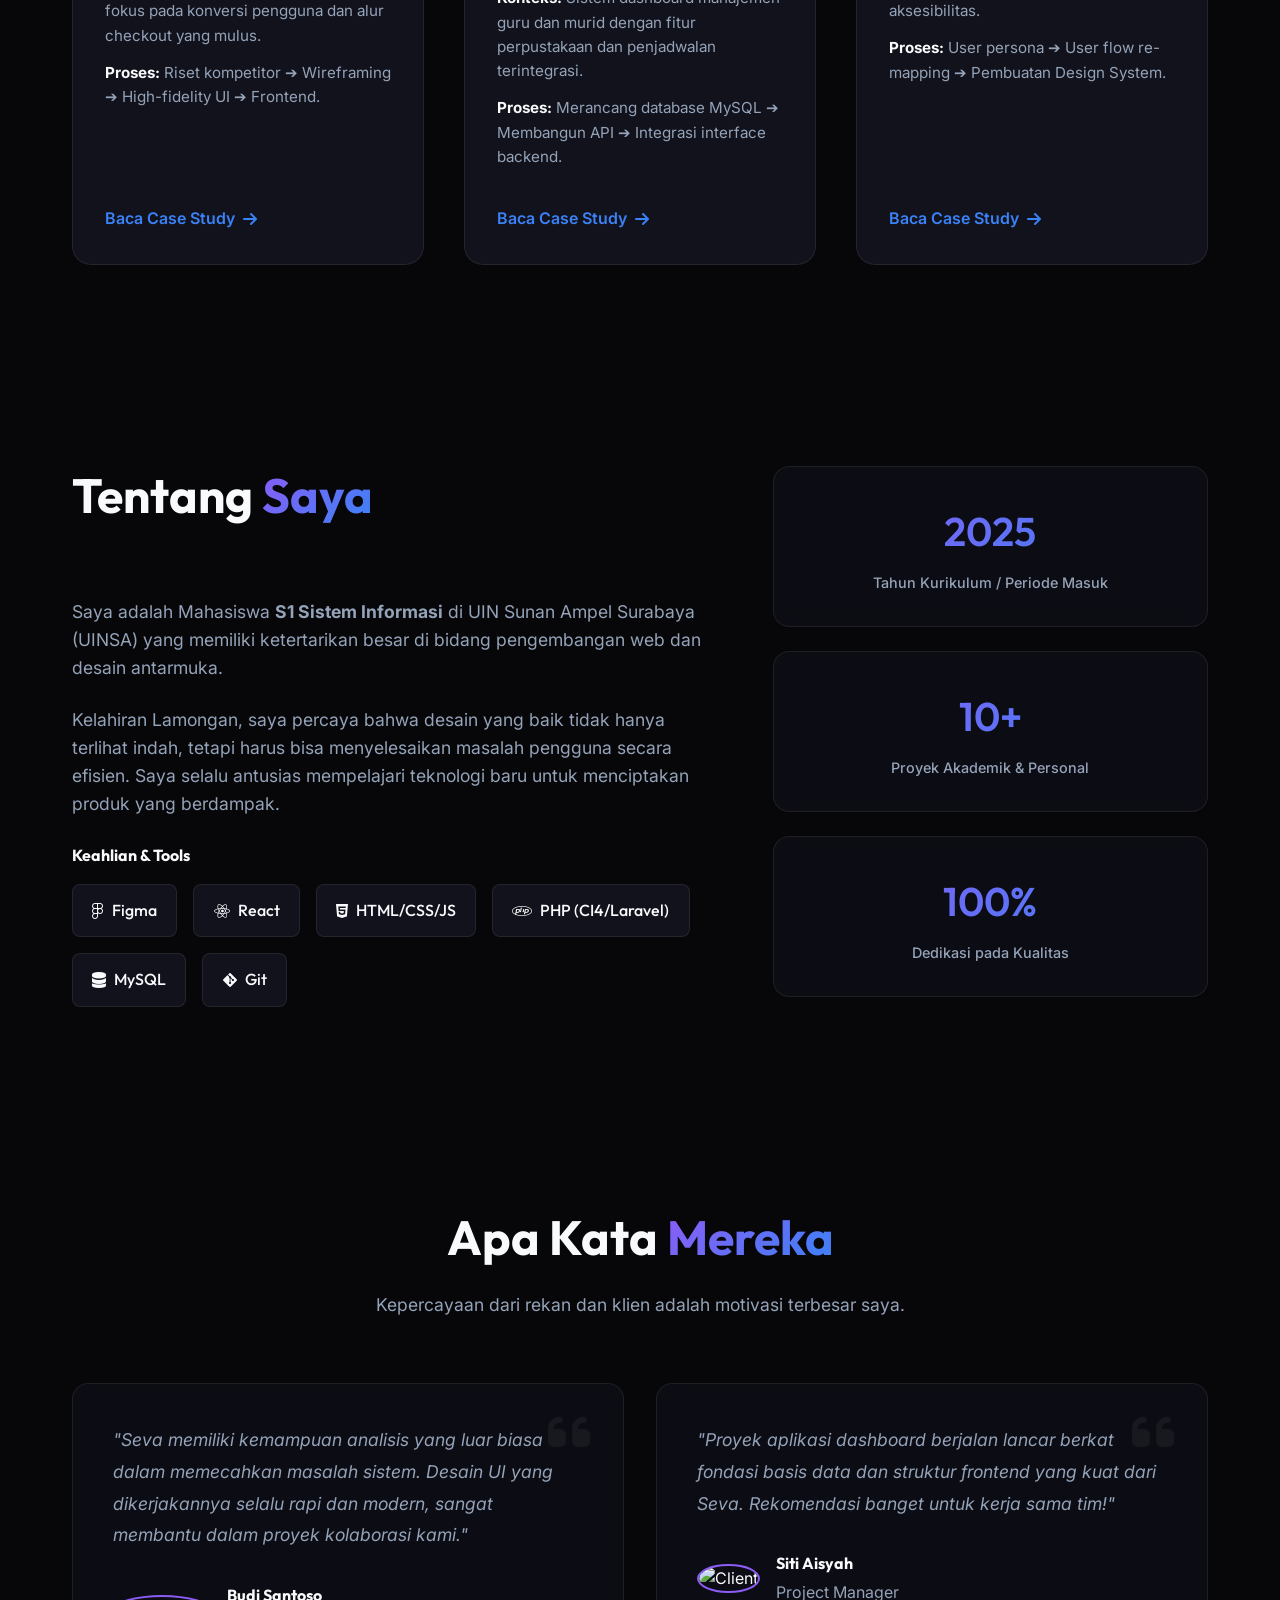
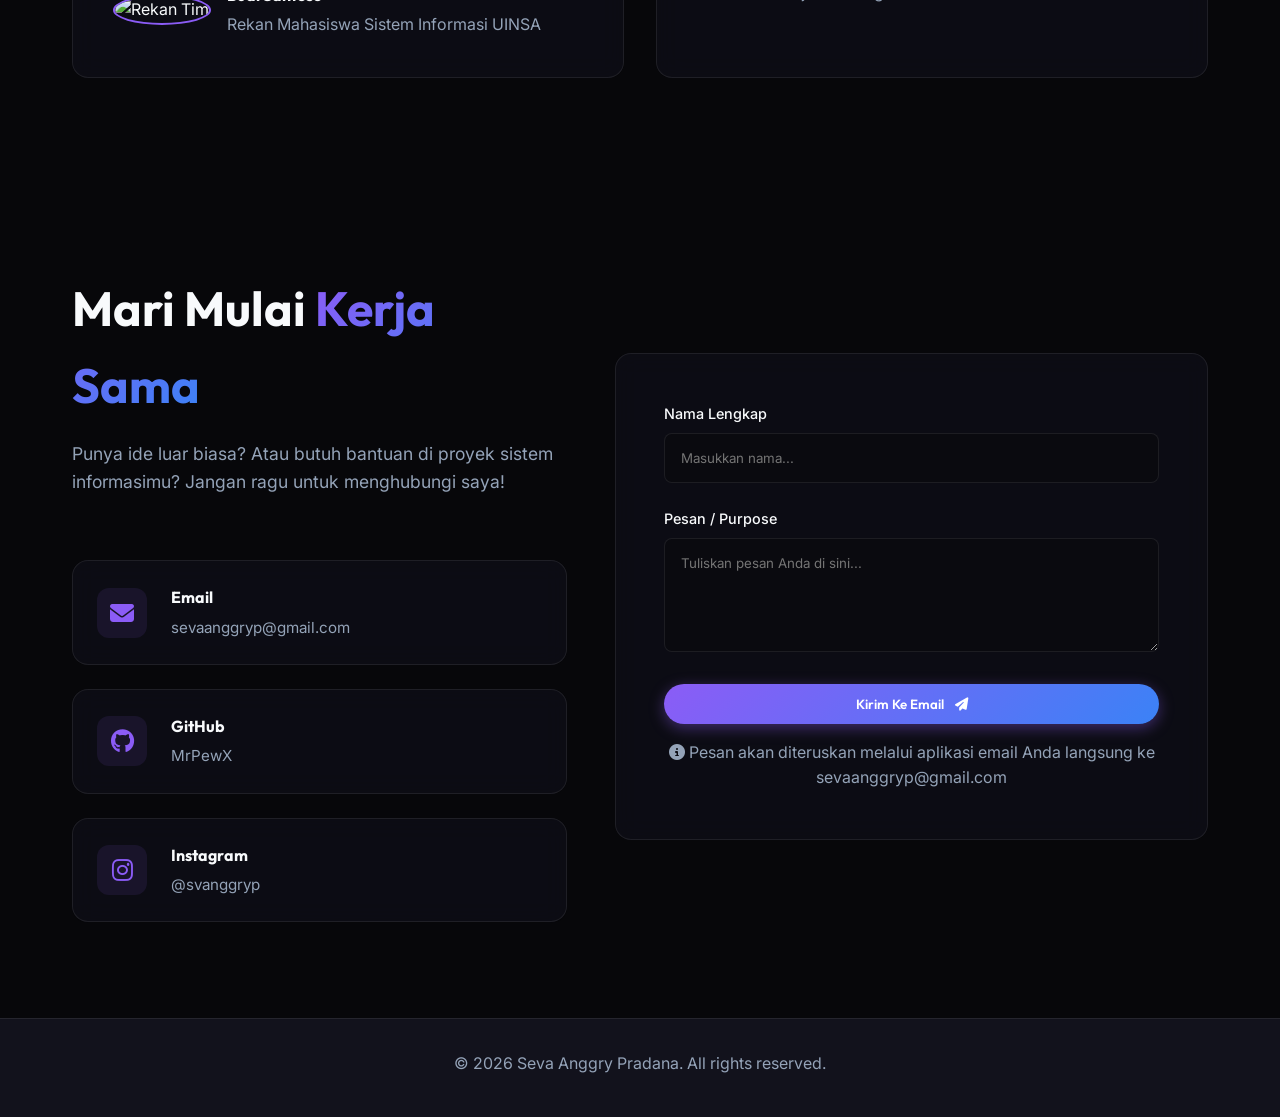
==== commit 124fbf01: "Add Skill & Testimonial functionality, remove footer text" ====
--- a/index.html
+++ b/index.html
@@ -220,7 +220,6 @@
         <div class="container text-center">
             <!-- Hidden Admin link in footer (click the copyright year) -->
             <p>&copy; <a href="admin.html" style="color: inherit; text-decoration: none;">2026</a> Seva Anggry Pradana. All rights reserved.</p>
-            <p class="text-sm">Dibuat dengan <i class="fas fa-heart" style="color:#ff3366"></i> & Integrasi script Google Apps.</p>
         </div>
     </footer>
 
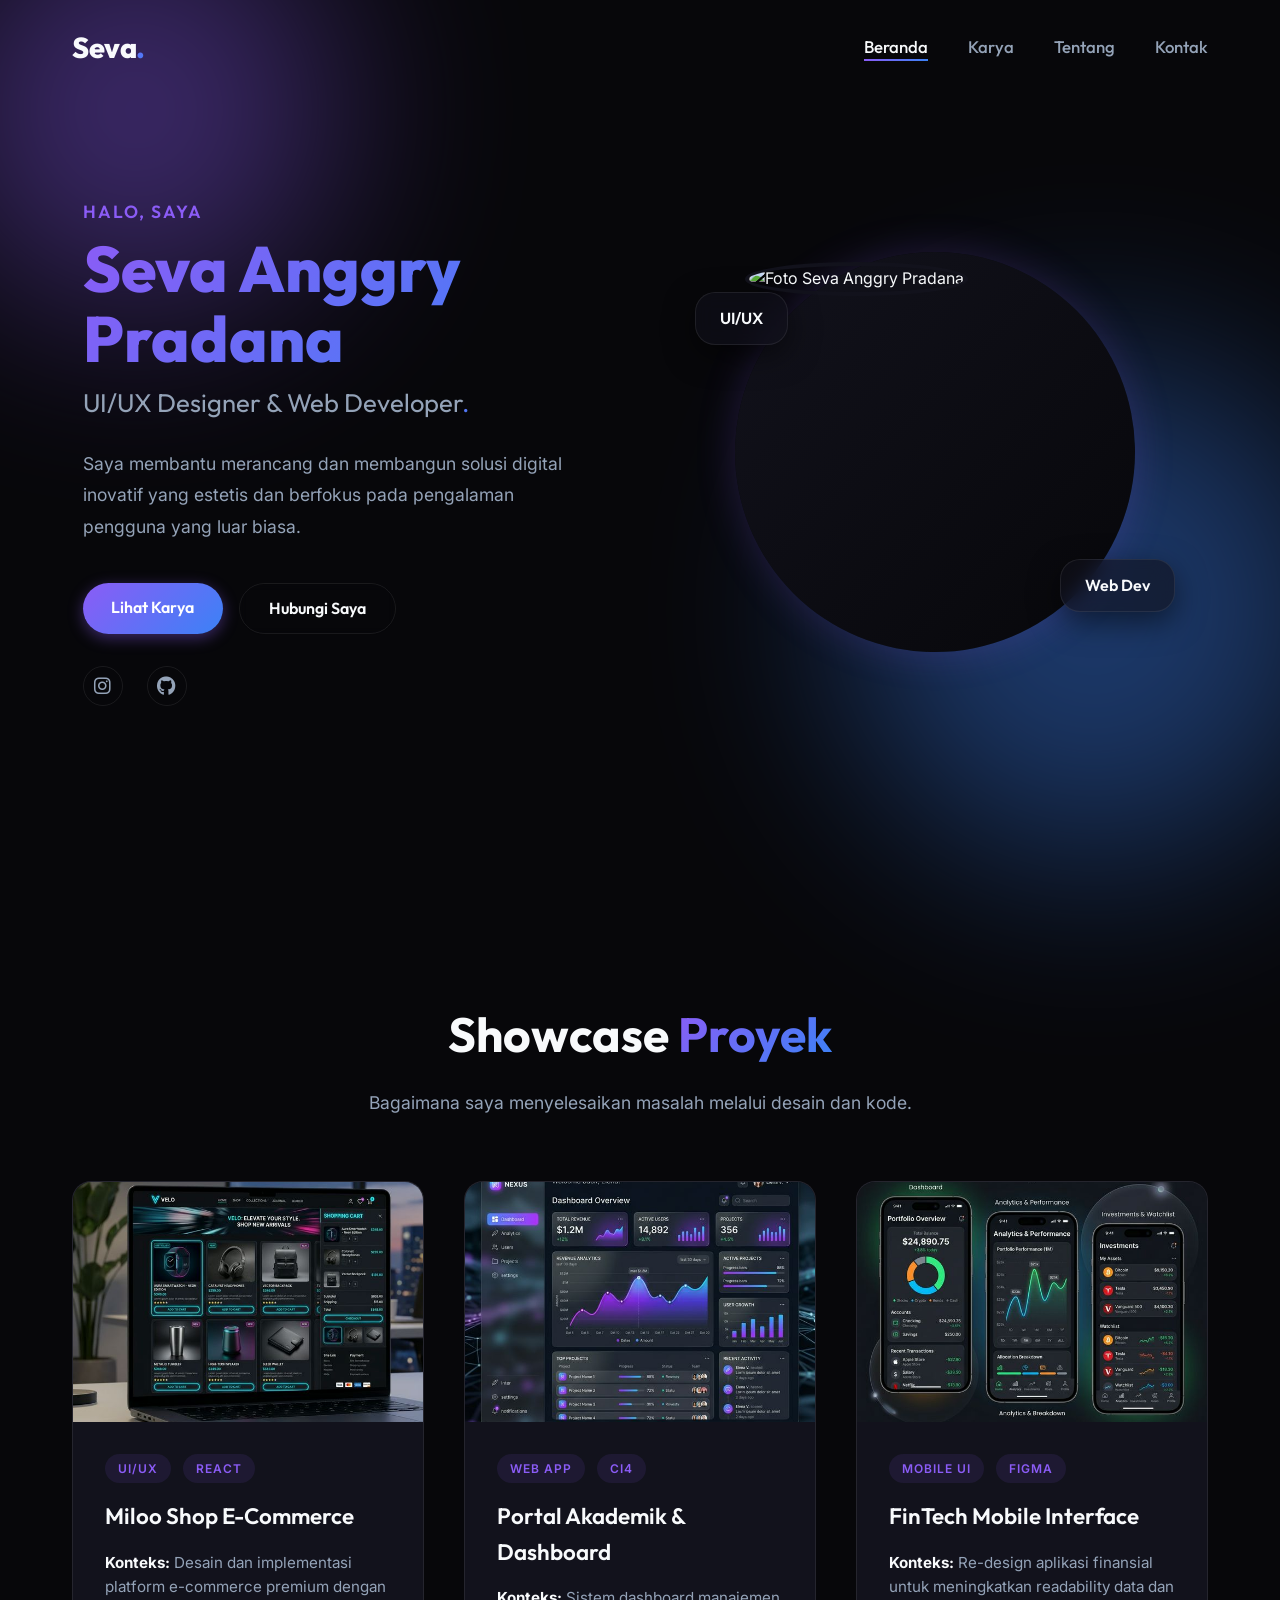
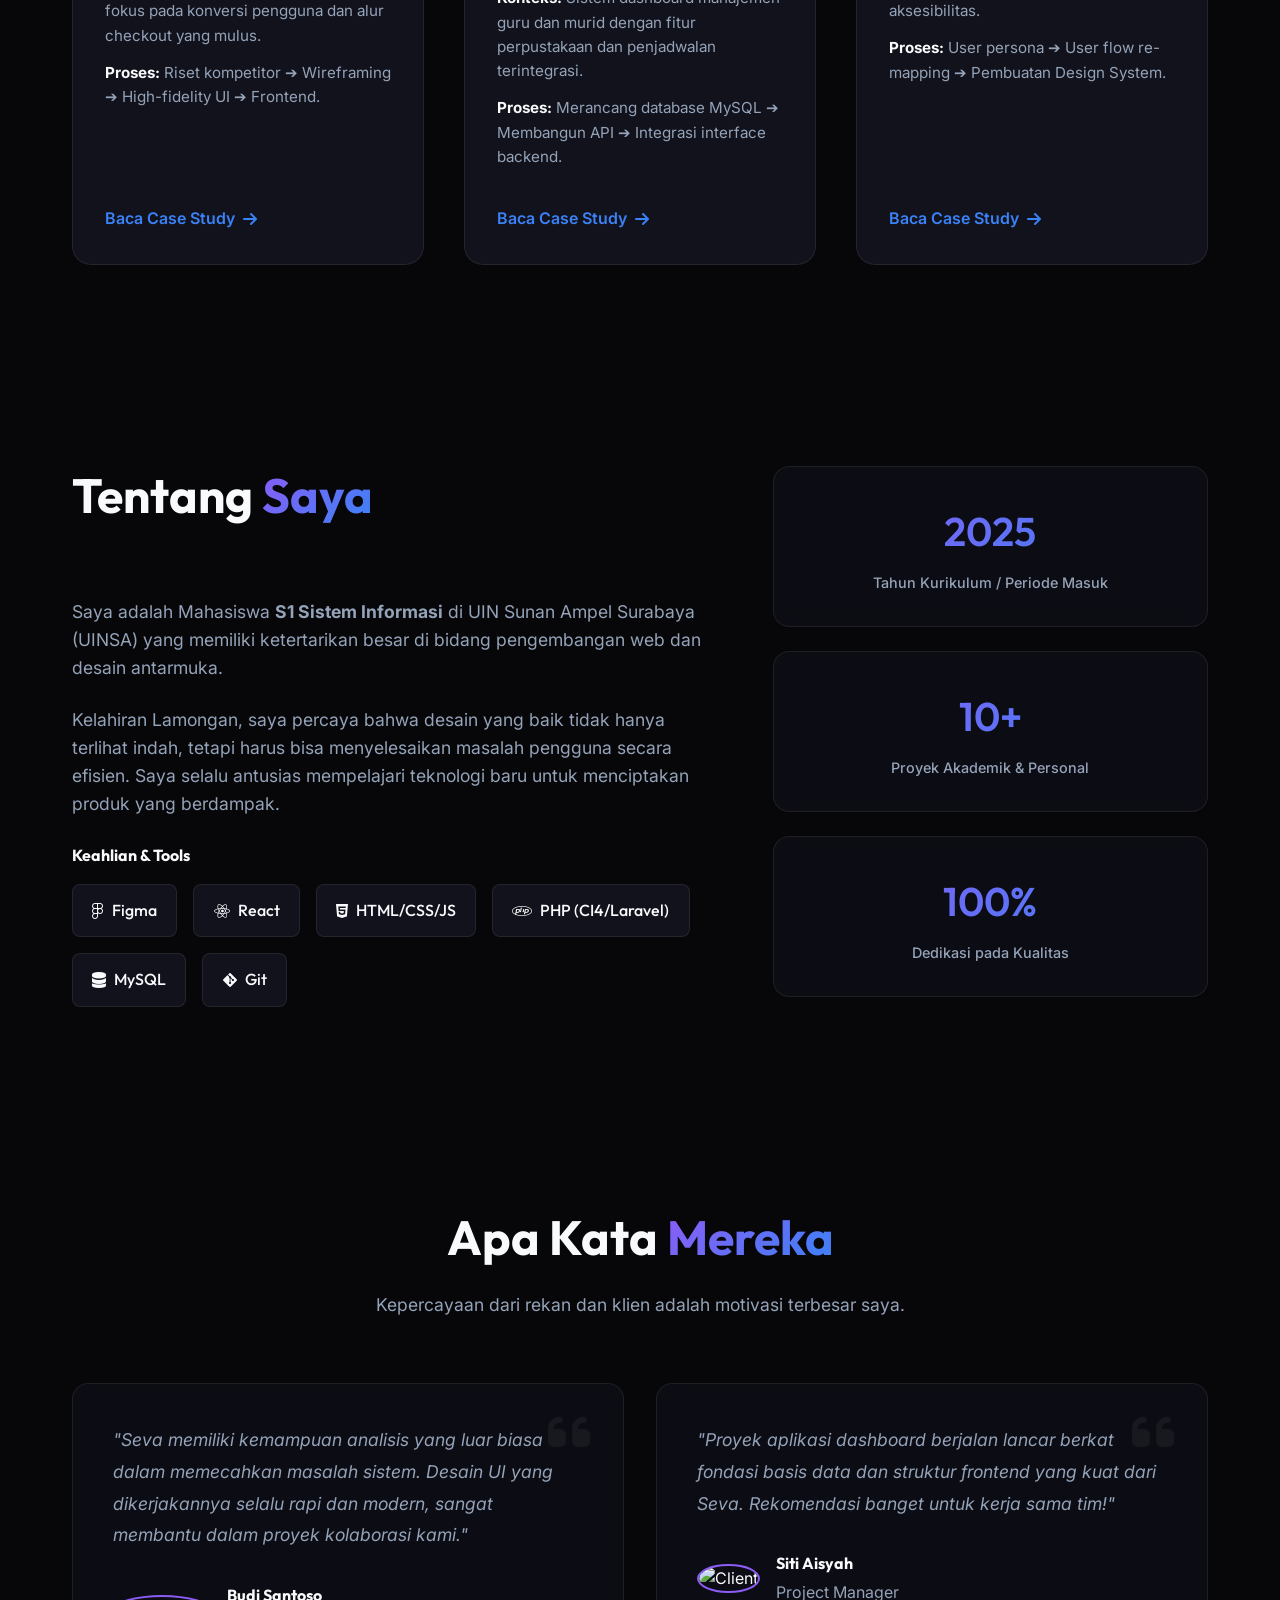
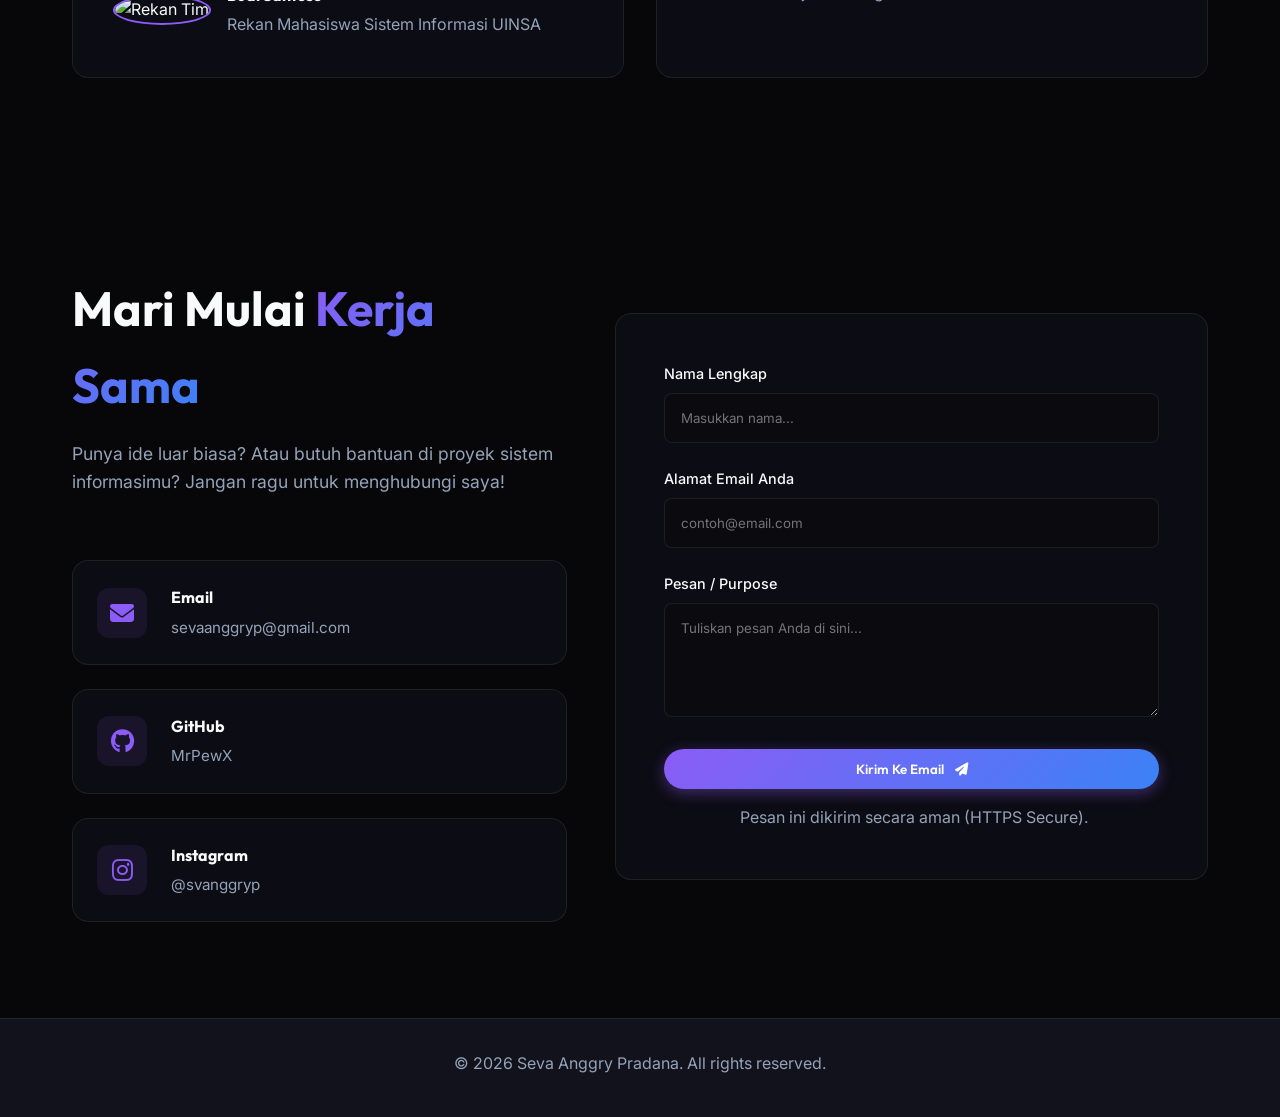
==== commit 578973da: "Change form to secure FormSubmit HTTPS" ====
--- a/index.html
+++ b/index.html
@@ -198,18 +198,26 @@
             </div>
 
             <div class="contact-form-container glass" data-aos="fade-left">
-                <!-- Action menggunakan mailto sesuai request -->
-                <form action="mailto:sevaanggryp@gmail.com" method="post" enctype="text/plain" class="contact-form">
+                <!-- Action diubah ke FormSubmit API agar aman (HTTPS) dan browser tidak menampilkan warning -->
+                <form action="https://formsubmit.co/sevaanggryp@gmail.com" method="POST" class="contact-form">
+                    <!-- Konfigurasi keamanan tambahan untuk FormSubmit -->
+                    <input type="hidden" name="_captcha" value="false">
+                    <input type="hidden" name="_template" value="table">
+                    
                     <div class="form-group">
                         <label for="name">Nama Lengkap</label>
                         <input type="text" id="name" name="Nama_Lengkap" placeholder="Masukkan nama..." required>
                     </div>
                     <div class="form-group">
+                        <label for="email">Alamat Email Anda</label>
+                        <input type="email" id="email" name="Email_Pengirim" placeholder="contoh@email.com" required>
+                    </div>
+                    <div class="form-group">
                         <label for="message">Pesan / Purpose</label>
                         <textarea id="message" name="Pesan" rows="5" placeholder="Tuliskan pesan Anda di sini..." required></textarea>
                     </div>
                     <button type="submit" class="btn btn-primary w-100">Kirim Ke Email <i class="fas fa-paper-plane ml-2"></i></button>
-                    <p class="text-sm mt-3 text-muted text-center"><i class="fas fa-info-circle"></i> Pesan akan diteruskan melalui aplikasi email Anda langsung ke sevaanggryp@gmail.com</p>
+                    <p class="text-sm mt-3 text-muted text-center"><i class="fas fa-shield-check"></i> Pesan ini dikirim secara aman (HTTPS Secure).</p>
                 </form>
             </div>
         </div>
